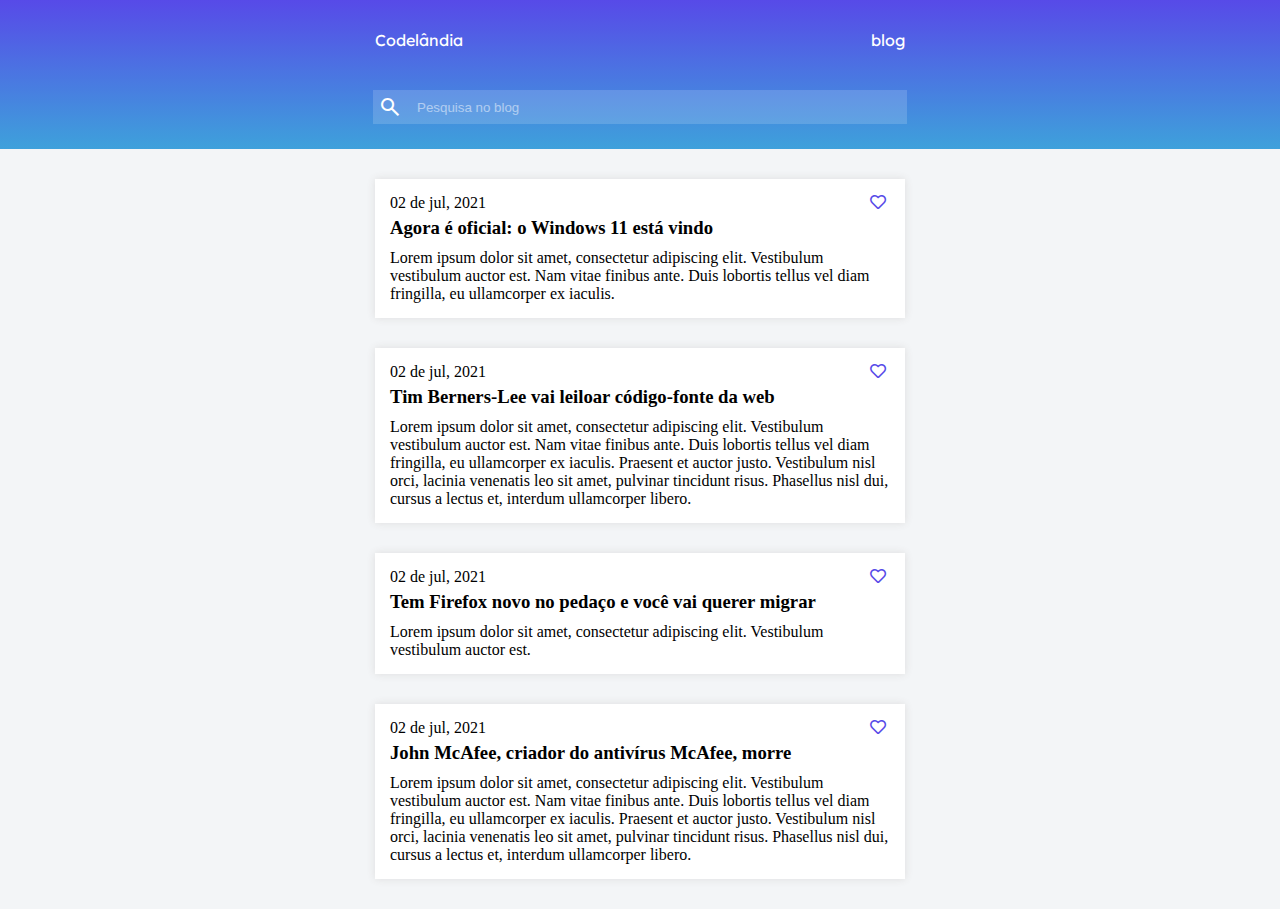
==== index.html @ 74f111c0 "p1" ====
<!DOCTYPE html>
<html lang="pt-br">
<head>
    <meta charset="UTF-8">
    <meta http-equiv="X-UA-Compatible" content="IE=edge">
    <meta name="viewport" content="width=device-width, initial-scale=1.0">
    <title>desafio 1</title>
    <link rel="stylesheet" href="style.css">
    <link rel="stylesheet" href="https://fonts.googleapis.com/css2?family=Material+Symbols+Outlined:opsz,wght,FILL,GRAD@48,400,0,0" />
    <link rel="stylesheet" href="https://cdnjs.cloudflare.com/ajax/libs/font-awesome/5.15.3/css/all.min.css" />
</head>
<body>
    <header>
         <div id="tudo">
             <div id="titulo">
                <p>Codelândia</p>
                <p>blog</p>
             </div>
             <div id="pesquisa">
                <span class="material-symbols-outlined" id="icone-pesquisa">search</span>
                <input type="text" name="pesquisa" id="pesquisa" placeholder="Pesquisa no blog">
             </div>
         </div>
    </header>
    <main>
        <div class="container">
            <section>
                <div class="linha1">
                    <p>02 de jul, 2021</p>
                    <div class="heart-container">
                        <i class="heart-icon far fa-heart"></i>
                        <i class="heart-icon-filled fas fa-heart"></i>
                    </div>
                </div>
                <h3>Agora é oficial: o Windows 11 está vindo</h3>
                <p>Lorem ipsum dolor sit amet, consectetur adipiscing elit. Vestibulum vestibulum auctor est. Nam vitae finibus ante. Duis lobortis tellus vel diam fringilla, eu ullamcorper ex iaculis.</p>
            </section>
        </div>
        <div class="container">
            <section>
                <div class="linha1">
                    <p>02 de jul, 2021</p>
                    <div class="heart-container">
                        <i class="heart-icon far fa-heart"></i>
                        <i class="heart-icon-filled fas fa-heart"></i>
                      </div>
                </div>
                <h3>Tim Berners-Lee vai leiloar código-fonte da web</h3>
                <p>Lorem ipsum dolor sit amet, consectetur adipiscing elit. Vestibulum vestibulum auctor est. Nam vitae finibus ante. Duis lobortis tellus vel diam fringilla, eu ullamcorper ex iaculis. Praesent et auctor justo. Vestibulum nisl orci, lacinia venenatis leo sit amet, pulvinar tincidunt risus. Phasellus nisl dui, cursus a lectus et, interdum ullamcorper libero.</p>
            </section>
        </div>
        <div class="container">
            <section>
                <div class="linha1">
                    <p>02 de jul, 2021</p>
                    <div class="heart-container">
                        <i class="heart-icon far fa-heart"></i>
                        <i class="heart-icon-filled fas fa-heart"></i>
                    </div>
                </div>
                <h3>Tem Firefox novo no pedaço e você vai querer migrar</h3>
                <p>Lorem ipsum dolor sit amet, consectetur adipiscing elit. Vestibulum vestibulum auctor est.</p>
            </section>
        </div>
        <div class="container">
            <section>
                <div class="linha1">
                    <p>02 de jul, 2021</p>
                    <div class="heart-container">
                        <i class="heart-icon far fa-heart"></i>
                        <i class="heart-icon-filled fas fa-heart"></i>
                    </div>
                </div>
                <h3>John McAfee, criador do antivírus McAfee, morre</h3>
                <p>Lorem ipsum dolor sit amet, consectetur adipiscing elit. Vestibulum vestibulum auctor est. Nam vitae finibus ante. Duis lobortis tellus vel diam fringilla, eu ullamcorper ex iaculis. Praesent et auctor justo. Vestibulum nisl orci, lacinia venenatis leo sit amet, pulvinar tincidunt risus. Phasellus nisl dui, cursus a lectus et, interdum ullamcorper libero.</p>
            </section>
        </div>
    </main>
    <script src="script.js"></script>
</body>
</html>
---- style.css ----
@font-face{
    font-family: 'Inter-Medium';
    src: url('Font/Inter-Medium.ttf') format('truetype');
}
@font-face{
    font-family: 'Inter-Regular';
    src: url('Font/Inter-Regular.ttf') format('truetype');
}
@font-face{
    font-family: 'LexendDeca-Regular';
    src: url('Font/LexendDeca-Regular.ttf') format('truetype');
}
*{
    box-sizing: boder-box;
    padding: 0;
    margin: 0;
}
body{
    background-color: #F3F5F7;
}
header{
    background-image: linear-gradient(#574AE8,#3EA1DB);
    padding-bottom: 15px;
}
#tudo{
    display: flex;
    flex-direction: column;
    justify-content: space-between;
    margin: auto;
    max-width: 590px;
}
#titulo{
    display: flex;
    justify-content: space-between;
    padding: 30px;
}
#titulo > p{
    color: #FFFFFF;
    font-family: 'LexendDeca-Regular', sans-serif;
    font-weight: 400;
}
#icone-pesquisa{
    color: #FFFFFF;
    background-color: #ffffff28;
    padding: 5px;
}
#pesquisa{
    height: auto;
    display: flex;
    align-items: center;
    justify-content: center;
    border: none;
    padding: 10px;
    min-width: 570;
}
#pesquisa > input{
    height: 14px;
    width: 480px;
    background-color: #ffffff28;
    color: white;
}
input::placeholder{
    color: #FFFFFF;
    opacity: calc(50%);
}
input:focus{
    outline: 0;
}
.container{
    margin: 30px 10px;
}
section{
    background-color: #FFFFFF;
    margin: auto;
    max-width: 500px;
    padding: 15px;
    box-shadow: 0px 0px 8px #dddddd;
}
.linha1{
    display: flex;
    justify-content: space-between;
    padding-bottom: 5px;
}
.heart-icon, .heart-icon-filled {
    position: absolute;
    translate: calc(-20px);
    cursor: pointer;
 }
.heart-icon {
    color: #574AE8;
}
.heart-icon-filled {
    color: #574AE8;
    opacity: 0;
    transition: opacity 0.2s ease-out;
}
.heart-icon.filled {
    opacity: 0;
}
  
.heart-icon-filled.filled {
    opacity: 1;
}
  
section>h3{
    padding-bottom: 10px;
}
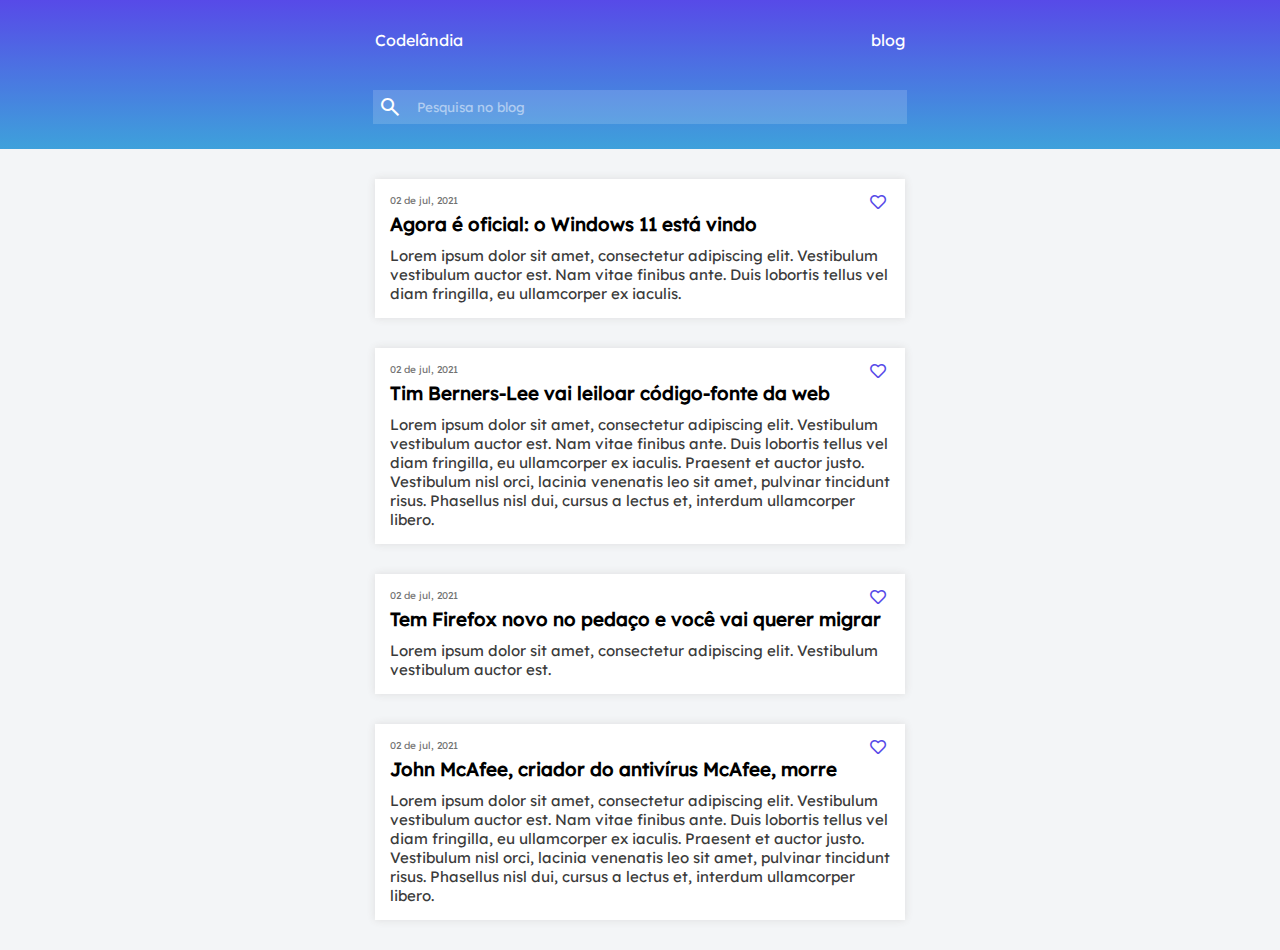
==== commit 6830386b: "parte final" ====
--- a/index.html
+++ b/index.html
@@ -26,7 +26,7 @@
         <div class="container">
             <section>
                 <div class="linha1">
-                    <p>02 de jul, 2021</p>
+                    <p class="datab">02 de jul, 2021</p>
                     <div class="heart-container">
                         <i class="heart-icon far fa-heart"></i>
                         <i class="heart-icon-filled fas fa-heart"></i>
@@ -39,7 +39,7 @@
         <div class="container">
             <section>
                 <div class="linha1">
-                    <p>02 de jul, 2021</p>
+                    <p class="datab">02 de jul, 2021</p>
                     <div class="heart-container">
                         <i class="heart-icon far fa-heart"></i>
                         <i class="heart-icon-filled fas fa-heart"></i>
@@ -52,7 +52,7 @@
         <div class="container">
             <section>
                 <div class="linha1">
-                    <p>02 de jul, 2021</p>
+                    <p class="datab">02 de jul, 2021</p>
                     <div class="heart-container">
                         <i class="heart-icon far fa-heart"></i>
                         <i class="heart-icon-filled fas fa-heart"></i>
@@ -65,7 +65,7 @@
         <div class="container">
             <section>
                 <div class="linha1">
-                    <p>02 de jul, 2021</p>
+                    <p class="datab">02 de jul, 2021</p>
                     <div class="heart-container">
                         <i class="heart-icon far fa-heart"></i>
                         <i class="heart-icon-filled fas fa-heart"></i>
--- a/style.css
+++ b/style.css
@@ -14,6 +14,7 @@
     box-sizing: boder-box;
     padding: 0;
     margin: 0;
+    font-family: 'LexendDeca-Regular', sans-serif;
 }
 body{
     background-color: #F3F5F7;
@@ -36,7 +37,6 @@
 }
 #titulo > p{
     color: #FFFFFF;
-    font-family: 'LexendDeca-Regular', sans-serif;
     font-weight: 400;
 }
 #icone-pesquisa{
@@ -104,4 +104,14 @@
   
 section>h3{
     padding-bottom: 10px;
+    font-weight: 600;
+}
+.linha1>.datab{
+    font-size: 10px;
+    color: #717171;
+}
+section>p{
+    font-size: 15px;
+    font-weight: 200px;
+    color: #3a3a3a;
 }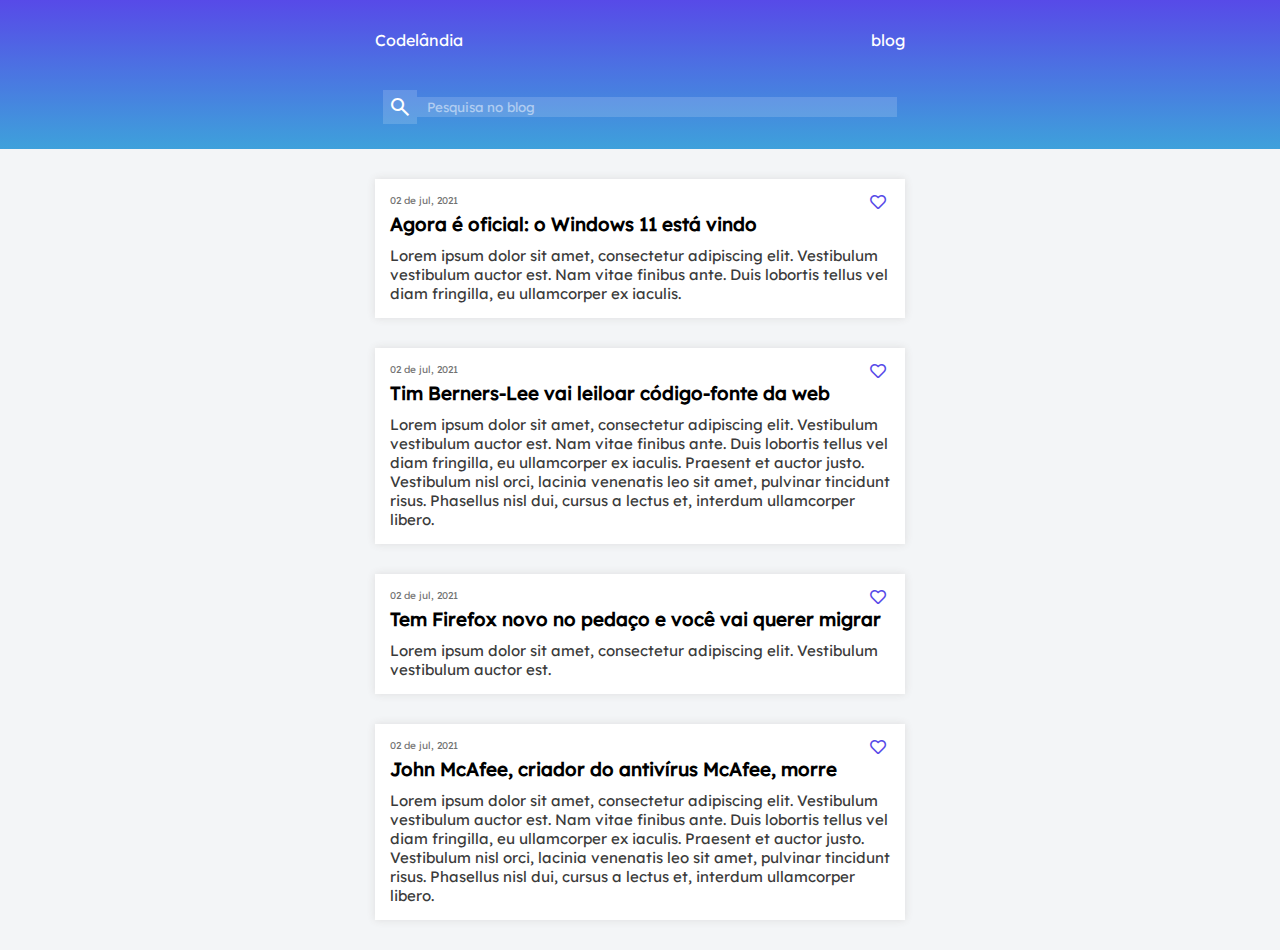
==== commit 36a552e7: "finite" ====
--- a/index.html
+++ b/index.html
@@ -18,7 +18,7 @@
              </div>
              <div id="pesquisa">
                 <span class="material-symbols-outlined" id="icone-pesquisa">search</span>
-                <input type="text" name="pesquisa" id="pesquisa" placeholder="Pesquisa no blog">
+                <input type="search" name="pesquisa" id="pesquisa" placeholder="Pesquisa no blog">
              </div>
          </div>
     </header>
--- a/style.css
+++ b/style.css
@@ -11,7 +11,6 @@
     src: url('Font/LexendDeca-Regular.ttf') format('truetype');
 }
 *{
-    box-sizing: boder-box;
     padding: 0;
     margin: 0;
     font-family: 'LexendDeca-Regular', sans-serif;
@@ -58,6 +57,7 @@
     width: 480px;
     background-color: #ffffff28;
     color: white;
+    border-radius: 0px;
 }
 input::placeholder{
     color: #FFFFFF;
